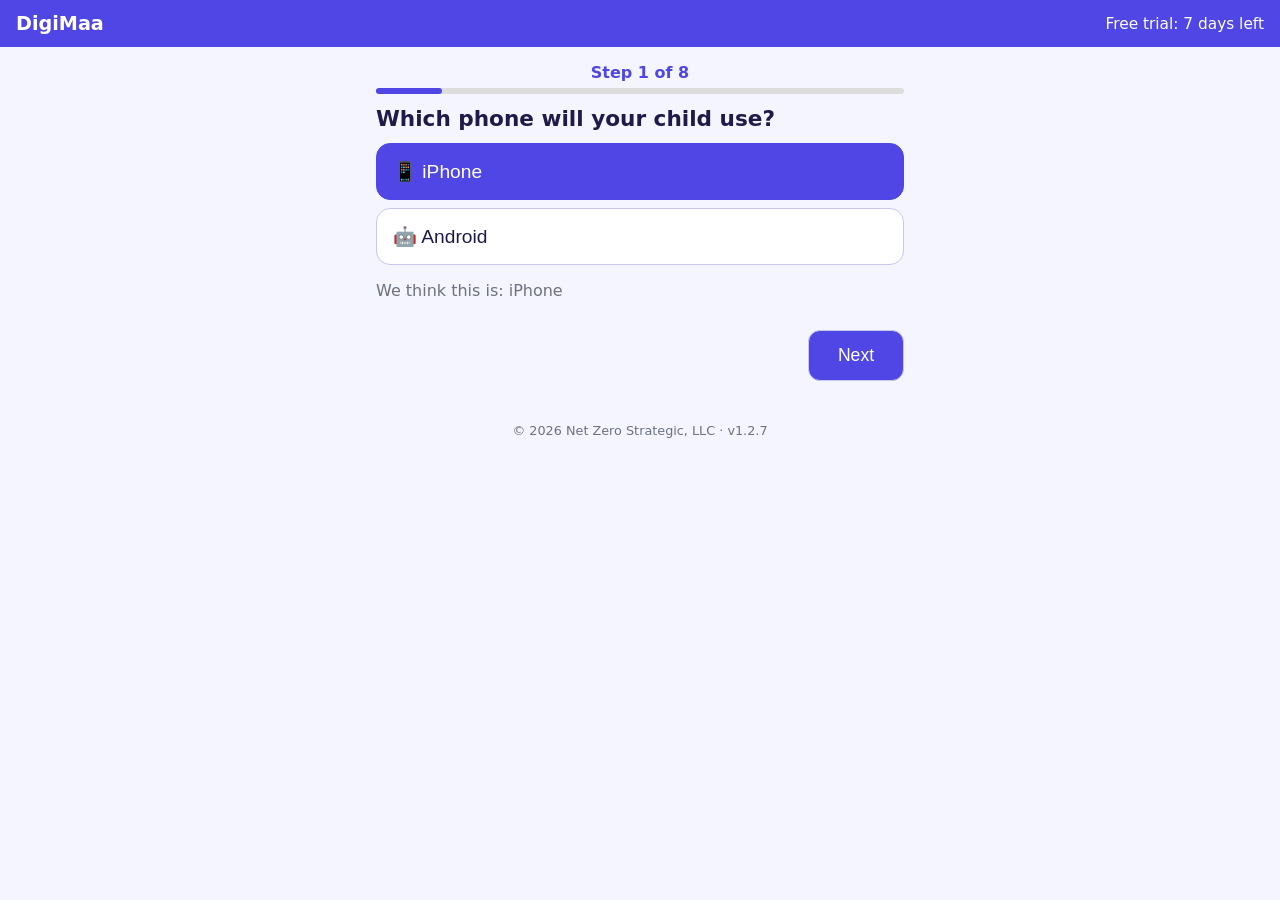
==== index.html @ 5572e7ee "v1.2.7: adaptive reminder timing per child, routine and step adapt.js learns locally from the time b" ====
<!doctype html><html lang="en"><head><meta charset="utf-8">
<meta name="viewport" content="width=device-width,initial-scale=1,viewport-fit=cover">
<title>DigiMaa</title><meta name="author" content="Net Zero Strategic, LLC"><meta name="copyright" content="© 2026 Net Zero Strategic, LLC">
<meta name="description" content="DigiMaa: step-by-step spoken routines with praise after every step. By Net Zero Strategic, LLC.">
<meta name="apple-mobile-web-app-capable" content="yes"><meta name="apple-mobile-web-app-title" content="DigiMaa" id="appTitle"><meta name="apple-mobile-web-app-status-bar-style" content="default">
<meta name="theme-color" content="#4f46e5"><link rel="manifest" href="manifest.webmanifest" id="manifest"><link rel="icon" href="icon.svg"><link rel="apple-touch-icon" href="icon-192.png" id="touchIcon">
<link rel="stylesheet" href="style.css?v=1.2.7"></head><body>
<header><b data-t="title" id="appLogo">DigiMaa</b><span id="trialTag" class="small"></span></header>
<main>
<section id="ob" hidden><div class="prog"><span id="obProg"></span></div><div class="dots" id="obDots"></div><div id="obBody"></div>
 <div class="row nav"><button id="obBack">←</button><button id="obNext" class="primary" data-t="next"></button></div></section>
<section id="home" hidden>
 <div id="subBanner" class="banner" hidden></div><div id="kidBar" class="chips"></div><h2 data-t="myR"></h2><div id="rlist"></div>
 <button id="newR" class="add">＋ <span data-t="newR"></span></button>
 <label><span data-t="lang"></span><select id="lang"></select></label>
 <label><span data-t="mode"></span><select id="mode"><option value="touch" data-t="touch"></option><option value="voice" data-t="voice"></option></select></label>
 <label><span data-t="childQ"></span><input id="kid" autocomplete="off"></label>
 <label><span data-t="tempSet"></span><select id="tempSel"><option value="auto" data-t="tAuto"></option><option value="C">°C</option><option value="F">°F</option></select></label>
 <label><span data-t="praiseSet"></span><select id="praiseSel"><option value="every" data-t="pEvery"></option><option value="some" data-t="pSome"></option><option value="end" data-t="pEnd"></option></select></label>
 <label><span data-t="checkSet"></span><select id="checkSel"><option value="120" data-t="ckYes"></option><option value="0" data-t="ckOff"></option></select></label>
 <label class="row"><input type="checkbox" id="useWeather"> <span data-t="weatherStep"></span></label>
 <div class="subbox"><b data-t="subSec"></b><div id="subLine" class="muted"></div><a id="manageSub" target="_blank" rel="noopener" data-t="manage"></a></div>
 <p class="links"><a href="#" id="toAbout" data-t="about"></a></p>
</section>
<section id="childHome" hidden>
 <div id="childGreet" class="childGreet"></div>
 <div id="childList"></div>
 <p class="links childParent"><a href="#" id="toParent" data-t="parentLink">Parent</a></p>
</section>
<section id="launch" hidden><div id="lIcon" class="bigicon"></div><h2 id="lName"></h2><button id="lStart" class="big" data-t="tapStart"></button><p class="links"><a href="./" data-t="myR"></a></p></section>
<section id="run" hidden>
 <div id="rname" class="muted"></div><div class="barw"><div id="bar"></div></div>
 <div id="step"></div><div id="status" class="muted"></div>
 <button id="doneBtn" class="big" data-t="done"></button>
 <div class="row3"><button data-c="back" data-t="back"></button><button data-c="repeat" data-t="repeat"></button><button data-c="pause" id="pauseBtn" data-t="pause"></button><button data-c="stop" data-t="stop"></button></div>
</section>
<section id="edit" hidden><label for="erName" class="muted small">✏️ Routine name</label><input id="erName" placeholder="Routine name" aria-label="Routine name"><label><span data-t="doneBy"></span><input type="time" id="erDoneBy"></label><div id="erSteps"></div>
 <div class="row"><button id="erSave" class="primary" data-t="save"></button><button id="erHS" data-t="pin"></button><button id="erDel" data-t="del"></button></div>
 <p class="links"><a href="#" class="toHome">←</a></p></section>
<section id="paywall" hidden>
 <h2 data-t="subTitle"></h2><p data-t="subBody"></p>
 <button class="big" id="buyM" data-t="monthly"></button><button class="big" id="buyY" data-t="yearly"></button>
 <button id="trial" data-t="trial"></button><button id="restore" data-t="restore"></button>
 <p class="muted small">Subscriptions renew automatically until cancelled in your App Store / Google Play account settings. Payment is charged to your store account at confirmation. <a href="privacy.html">Privacy</a> · <a href="terms.html">Terms</a></p>
 <p class="links"><a href="#" class="toHome" data-t="later"></a></p>
</section>
<section id="bring" hidden>
 <h2 data-t="bringTitle"></h2><p data-t="bringBody"></p>
 <textarea id="bringIn" rows="5" style="width:100%;font-size:14px" autocomplete="off" autocorrect="off" spellcheck="false"></textarea>
 <button class="big" id="bringGo" data-t="bringGo"></button>
 <p class="muted small" data-t="bringHelp"></p>
</section>
<section id="about" hidden>
 <h2>DigiMaa</h2><p>Version <span id="aboutVer">1.2.7</span></p><p>Published by <b>Net Zero Strategic, LLC</b>.</p>
 <p>© 2026 Net Zero Strategic, LLC. All rights reserved.</p>
 <p><a href="privacy.html" data-t="privacy"></a> · <a href="terms.html" data-t="terms"></a></p>
 <p class="links"><a href="#" class="toHome">←</a></p>
</section>
</main><div id="sheet" class="sheet" hidden><div class="sheetIn" id="sheetIn"></div></div>
<footer>© 2026 Net Zero Strategic, LLC · <span id="appVerLabel">v1.2.7</span></footer>
<script src="i18n.js?v=1.2.7"></script><script src="i18n-ob.js?v=1.2.7"></script><script src="i18n-sub.js?v=1.2.7"></script><script src="i18n-ux.js?v=1.2.7"></script><script src="i18n-ux2.js?v=1.2.7"></script><script src="i18n-hs.js?v=1.2.7"></script><script src="subscription.js?v=1.2.7"></script><script src="speech.js?v=1.2.7"></script><script src="adapt.js?v=1.2.7"></script><script src="app.js?v=1.2.7"></script>
</body></html>
---- style.css ----
*{box-sizing:border-box}body{margin:0;font-family:system-ui,-apple-system,"Noto Sans",sans-serif;background:#f5f5ff;color:#1e1b4b;padding:env(safe-area-inset-top) 0 env(safe-area-inset-bottom)}
header{display:flex;justify-content:space-between;align-items:center;padding:12px 16px;background:#4f46e5;color:#fff;font-size:1.2em}
header select{font-size:1em}main{max-width:560px;margin:auto;padding:16px}
label{display:block;margin:12px 0}label select,label input:not([type=checkbox]){display:block;width:100%;font-size:1.1em;padding:10px;margin-top:4px}
.row{display:flex;gap:8px;align-items:center;flex-wrap:wrap}.row3{display:grid;grid-template-columns:repeat(4,1fr);gap:6px;margin-top:12px}
button{font-size:1em;padding:10px 12px;border-radius:12px;border:1px solid #c7c7f0;background:#fff;color:inherit}
.big{display:block;width:100%;font-size:1.6em;padding:22px;margin:10px 0;background:#4f46e5;color:#fff;border:0;border-radius:20px}
#doneBtn{background:#16a34a;font-size:2.2em;padding:36px}.primary{background:#4f46e5;color:#fff}
.rbtn{display:block;width:100%;font-size:1.4em;padding:20px;margin:8px 0;border-radius:18px;border:0;background:linear-gradient(135deg,#fbbf24,#f97316);color:#fff}
.rbtn.calm{background:linear-gradient(135deg,#1e3a8a,#6d28d9)}
#step{font-size:2em;font-weight:600;min-height:3.5em;margin:20px 0;text-align:center}
.barw{height:12px;background:#ddd;border-radius:6px;overflow:hidden}#bar{height:100%;width:0;background:#16a34a;transition:width .4s}
.muted{color:#6b7280}.small{font-size:.8em}.links{text-align:center;margin-top:20px}
footer{text-align:center;color:#6b7280;font-size:.8em;padding:16px}
#steps li{background:#fff;border-radius:10px;padding:8px;margin:6px 0}#steps input[type=text]{width:100%;font-size:1em;padding:6px}
#steps .opts{display:flex;flex-wrap:wrap;gap:6px;align-items:center;margin-top:6px;font-size:.85em}#steps .opts input[type=number]{width:64px}
#erName{width:100%;font-size:1.2em;padding:8px;margin:8px 0}
.chips{display:flex;flex-wrap:wrap;gap:8px;margin:10px 0}.chip{border-radius:999px;padding:8px 14px;background:#eef;border:1px solid #c7c7f0}.chip.on{background:#4f46e5;color:#fff}
.choice{display:block;width:100%;text-align:start;font-size:1.2em;padding:16px;margin:8px 0;border-radius:14px}.choice.on{background:#4f46e5;color:#fff;border-color:#4f46e5}
.nav{justify-content:space-between;margin-top:20px}.dots{height:6px;background:#ddd;border-radius:3px;margin-bottom:12px}.dots i{display:block;height:100%;background:#4f46e5;border-radius:3px}
.q{font-size:1.35em;font-weight:600;margin:8px 0 12px}.tl{list-style:none;padding:0}.tl li{display:flex;gap:6px;align-items:center;background:#fff;border-radius:10px;padding:8px;margin:6px 0}.tl li span{flex:1}
.emo{font-size:1.6em;padding:6px 10px}.sw{width:40px;height:40px;border-radius:50%;border:3px solid transparent}.sw.on{border-color:#1e1b4b}
.rrow{display:flex;gap:6px;align-items:stretch}.rrow .rbtn{flex:1;margin:6px 0}.rrow button.s{margin:6px 0}.add{width:100%;padding:14px;margin:8px 0}
.bigicon{font-size:5em;text-align:center;border-radius:30px;width:160px;height:160px;line-height:160px;margin:20px auto}#lName{text-align:center}
.inrow{display:flex;gap:6px}.inrow input{flex:1;font-size:1.1em;padding:10px}code{word-break:break-all;background:#fff;padding:6px;display:block;border-radius:8px}
.inrow input{min-width:0}.inrow button{white-space:nowrap}
.banner{background:#fef3c7;border:1px solid #f59e0b;border-radius:12px;padding:12px;margin-bottom:10px;display:flex;gap:8px;align-items:center;flex-wrap:wrap}.banner.bad{background:#fee2e2;border-color:#dc2626}.banner span{flex:1}
.subbox{background:#fff;border-radius:12px;padding:12px;margin:12px 0}.subbox a{display:inline-block;margin-top:6px}
.prog{text-align:center;font-weight:600;color:#4f46e5;margin-bottom:6px}
.cards{display:grid;grid-template-columns:1fr 1fr;gap:12px}.card{font-size:1.15em;padding:22px 8px;border-radius:22px;border:3px solid #e0e0f5;background:#fff;text-align:center;min-height:130px}
.card .e{font-size:2.6em;display:block;margin-bottom:6px}.card:active{transform:scale(.97)}
.quick{display:block;width:100%;font-size:1.2em;padding:18px;border-radius:18px;border:0;background:linear-gradient(135deg,#16a34a,#0891b2);color:#fff;margin:6px 0 16px}
.slist{list-style:none;padding:0;margin:8px 0}.srow{display:flex;align-items:center;gap:6px;background:#fff;border-radius:16px;padding:6px;margin:8px 0;border:3px solid #4f46e5;min-height:64px;touch-action:pan-y}
.srow.off{opacity:.45;border-color:#e0e0f5;border-style:dashed}.srow.drag{box-shadow:0 8px 20px rgba(0,0,0,.25);transform:scale(1.02)}
.srow .h{font-size:1.4em;padding:10px 6px;touch-action:none;cursor:grab;color:#9ca3af}.srow .e{font-size:1.8em}.srow .tx{flex:1;font-size:1.05em;padding:8px 2px;text-align:start;background:none;border:0}
.srow .tag{font-size:.8em;color:#4f46e5}.srow .ck{font-size:1.4em;width:44px;height:44px;border-radius:50%;padding:0}.srow.on .ck{background:#4f46e5;color:#fff}.srow .mv{padding:6px 8px}
.sheet{position:fixed;inset:0;background:rgba(0,0,0,.35);display:flex;align-items:flex-end;z-index:9}.sheet[hidden]{display:none}.sheetIn{background:#fff;width:100%;max-width:560px;margin:auto auto 0;border-radius:24px 24px 0 0;padding:20px 16px calc(20px + env(safe-area-inset-bottom))}
.sheetIn .chip{font-size:1.05em;padding:12px 16px}
#ob .nav{position:sticky;bottom:0;background:#f5f5ff;padding:10px 0 calc(10px + env(safe-area-inset-bottom));z-index:2}#ob .nav button{min-width:96px;font-size:1.1em;padding:14px 18px}

/* Home-screen install guide (web) */
button.ghost{background:transparent;border:0;color:#64748b;padding:12px;font-size:1em;width:100%}
.hsGuide{background:#f8fafc;border-radius:16px;padding:16px;margin:12px 0}
.hsLead{font-weight:600;margin:0 0 12px;text-align:center}
.hsSteps{list-style:none;padding:0;margin:0;display:flex;flex-direction:column;gap:12px}
.hsSteps li{display:flex;gap:12px;align-items:center;background:#fff;border-radius:12px;padding:12px;box-shadow:0 1px 3px rgba(0,0,0,.06)}
.hsIcon{flex:0 0 48px;height:48px;display:flex;align-items:center;justify-content:center;font-size:1.4em;background:#eef2ff;border-radius:12px;color:#4f46e5;font-weight:700}
.hsIcon.share{background:#eef2ff}
.hsArrow{margin-top:16px;text-align:center;color:#4f46e5;font-weight:600}
.hsArrow span{display:block;margin-bottom:8px;font-size:.95em}
.hsShareBtn{display:inline-flex;align-items:center;justify-content:center;width:56px;height:40px;border:2px solid #4f46e5;border-radius:10px;font-size:1.2em;background:#fff;animation:hsBounce 1.6s ease-in-out infinite}
@keyframes hsBounce{0%,100%{transform:translateY(0)}50%{transform:translateY(6px)}}

.shareBox{margin:16px 0;display:flex;flex-direction:column;gap:8px}
.shareBox button{width:100%}
.toast{position:fixed;left:50%;bottom:24px;transform:translateX(-50%) translateY(20px);background:#1e293b;color:#fff;padding:12px 18px;border-radius:12px;opacity:0;pointer-events:none;transition:.25s;z-index:99;max-width:90%;text-align:center}
.toast.on{opacity:1;transform:translateX(-50%) translateY(0)}

/* Child mode home */
.childGreet{font-size:1.8em;font-weight:700;text-align:center;margin:24px 0 16px;color:#1e1b4b}
#childList .childStart{font-size:1.7em;padding:28px;margin:14px 0;border-radius:22px}
.childParent{margin-top:40px;opacity:.45;font-size:.85em}
.childParent a{color:#64748b;text-decoration:none}
#appLogo{user-select:none;-webkit-user-select:none;touch-action:manipulation}
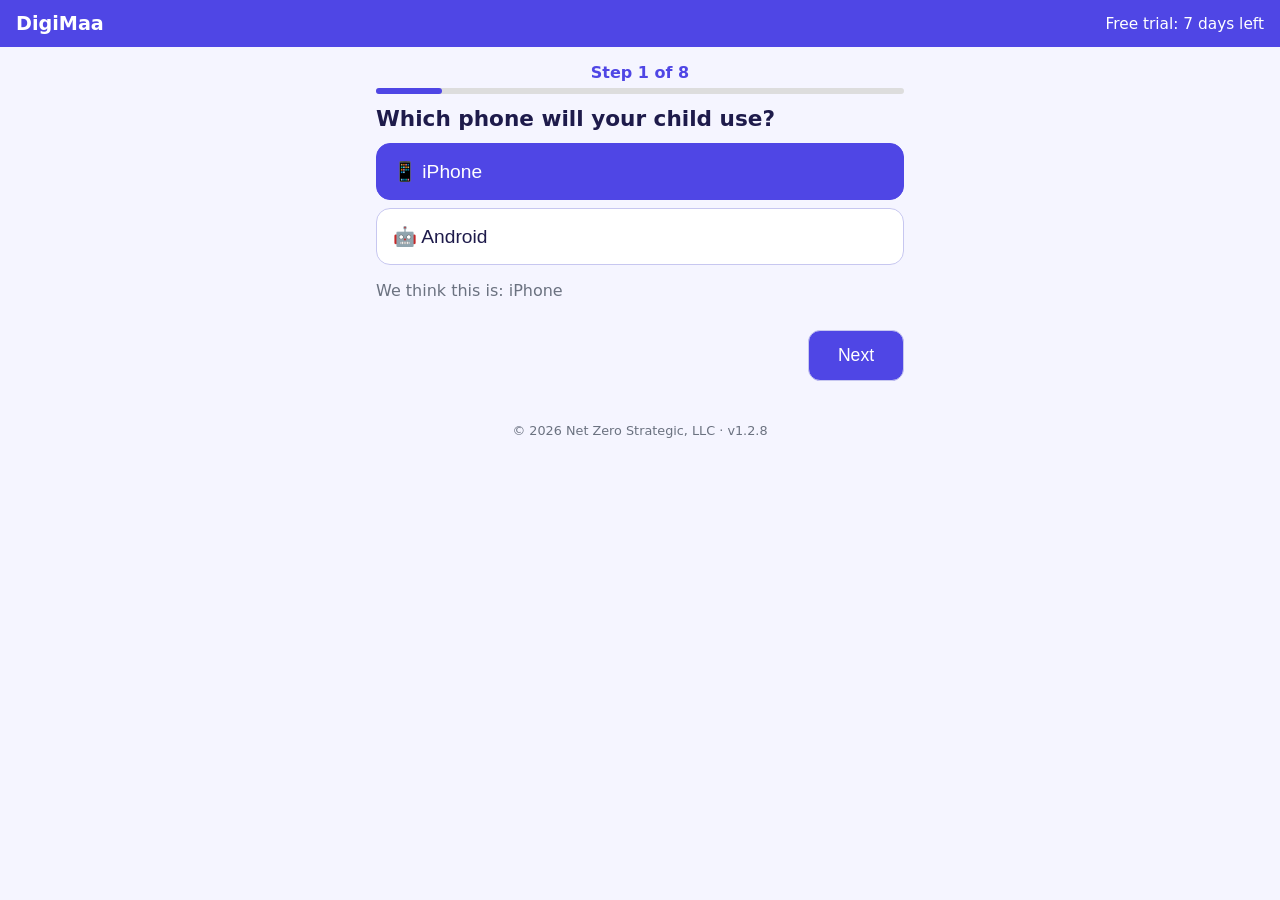
==== commit 0e3822cb: "v1.2.8: shower reminders never turn the microphone back on (keeps speaker volume up)" ====
--- a/index.html
+++ b/index.html
@@ -4,7 +4,7 @@
 <meta name="description" content="DigiMaa: step-by-step spoken routines with praise after every step. By Net Zero Strategic, LLC.">
 <meta name="apple-mobile-web-app-capable" content="yes"><meta name="apple-mobile-web-app-title" content="DigiMaa" id="appTitle"><meta name="apple-mobile-web-app-status-bar-style" content="default">
 <meta name="theme-color" content="#4f46e5"><link rel="manifest" href="manifest.webmanifest" id="manifest"><link rel="icon" href="icon.svg"><link rel="apple-touch-icon" href="icon-192.png" id="touchIcon">
-<link rel="stylesheet" href="style.css?v=1.2.7"></head><body>
+<link rel="stylesheet" href="style.css?v=1.2.8"></head><body>
 <header><b data-t="title" id="appLogo">DigiMaa</b><span id="trialTag" class="small"></span></header>
 <main>
 <section id="ob" hidden><div class="prog"><span id="obProg"></span></div><div class="dots" id="obDots"></div><div id="obBody"></div>
@@ -51,12 +51,12 @@
  <p class="muted small" data-t="bringHelp"></p>
 </section>
 <section id="about" hidden>
- <h2>DigiMaa</h2><p>Version <span id="aboutVer">1.2.7</span></p><p>Published by <b>Net Zero Strategic, LLC</b>.</p>
+ <h2>DigiMaa</h2><p>Version <span id="aboutVer">1.2.8</span></p><p>Published by <b>Net Zero Strategic, LLC</b>.</p>
  <p>© 2026 Net Zero Strategic, LLC. All rights reserved.</p>
  <p><a href="privacy.html" data-t="privacy"></a> · <a href="terms.html" data-t="terms"></a></p>
  <p class="links"><a href="#" class="toHome">←</a></p>
 </section>
 </main><div id="sheet" class="sheet" hidden><div class="sheetIn" id="sheetIn"></div></div>
-<footer>© 2026 Net Zero Strategic, LLC · <span id="appVerLabel">v1.2.7</span></footer>
-<script src="i18n.js?v=1.2.7"></script><script src="i18n-ob.js?v=1.2.7"></script><script src="i18n-sub.js?v=1.2.7"></script><script src="i18n-ux.js?v=1.2.7"></script><script src="i18n-ux2.js?v=1.2.7"></script><script src="i18n-hs.js?v=1.2.7"></script><script src="subscription.js?v=1.2.7"></script><script src="speech.js?v=1.2.7"></script><script src="adapt.js?v=1.2.7"></script><script src="app.js?v=1.2.7"></script>
+<footer>© 2026 Net Zero Strategic, LLC · <span id="appVerLabel">v1.2.8</span></footer>
+<script src="i18n.js?v=1.2.8"></script><script src="i18n-ob.js?v=1.2.8"></script><script src="i18n-sub.js?v=1.2.8"></script><script src="i18n-ux.js?v=1.2.8"></script><script src="i18n-ux2.js?v=1.2.8"></script><script src="i18n-hs.js?v=1.2.8"></script><script src="subscription.js?v=1.2.8"></script><script src="speech.js?v=1.2.8"></script><script src="adapt.js?v=1.2.8"></script><script src="app.js?v=1.2.8"></script>
 </body></html>
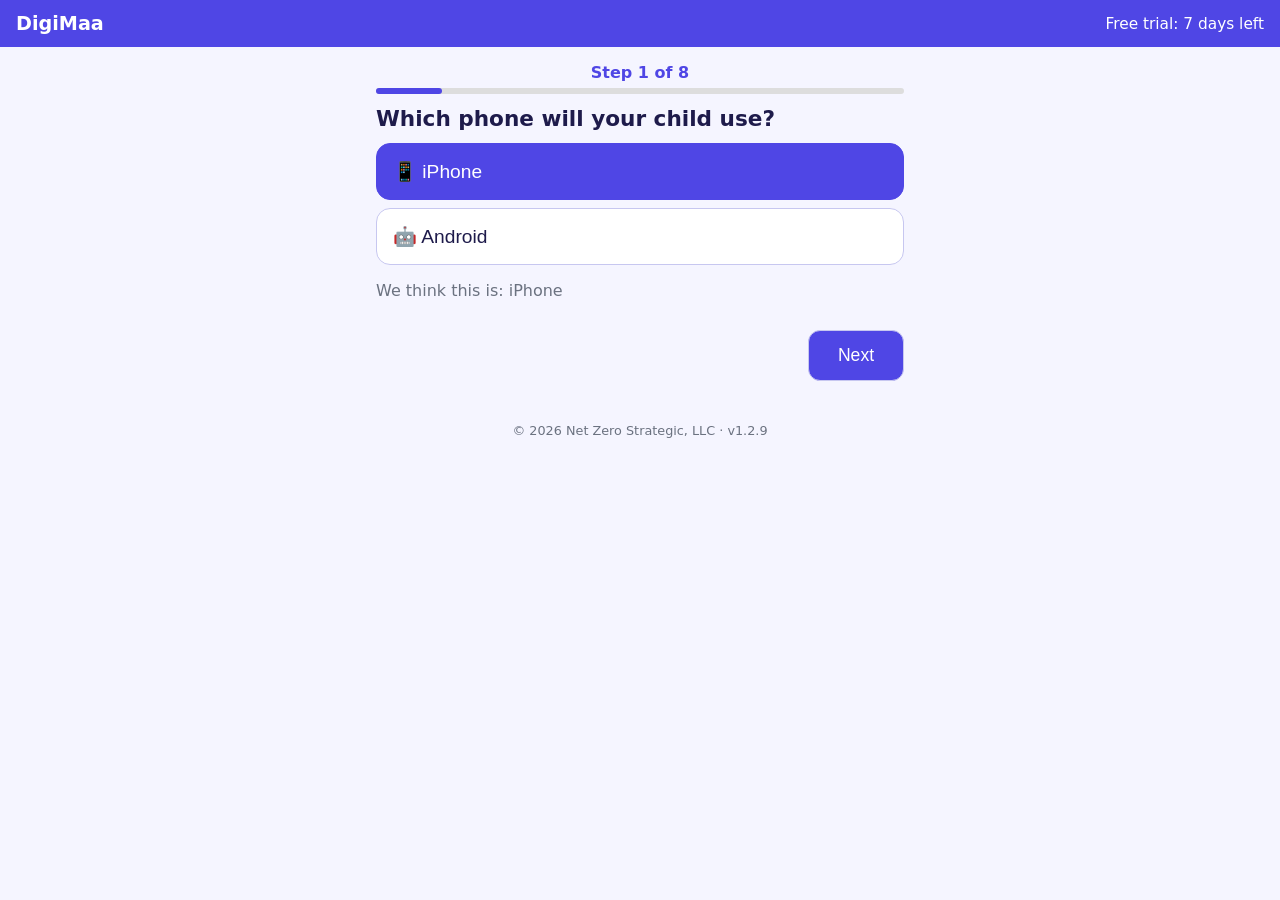
==== commit 873fe5fd: "v1.2.9: lock pricing at $7.99/month and $59.99/year" ====
--- a/index.html
+++ b/index.html
@@ -4,7 +4,7 @@
 <meta name="description" content="DigiMaa: step-by-step spoken routines with praise after every step. By Net Zero Strategic, LLC.">
 <meta name="apple-mobile-web-app-capable" content="yes"><meta name="apple-mobile-web-app-title" content="DigiMaa" id="appTitle"><meta name="apple-mobile-web-app-status-bar-style" content="default">
 <meta name="theme-color" content="#4f46e5"><link rel="manifest" href="manifest.webmanifest" id="manifest"><link rel="icon" href="icon.svg"><link rel="apple-touch-icon" href="icon-192.png" id="touchIcon">
-<link rel="stylesheet" href="style.css?v=1.2.8"></head><body>
+<link rel="stylesheet" href="style.css?v=1.2.9"></head><body>
 <header><b data-t="title" id="appLogo">DigiMaa</b><span id="trialTag" class="small"></span></header>
 <main>
 <section id="ob" hidden><div class="prog"><span id="obProg"></span></div><div class="dots" id="obDots"></div><div id="obBody"></div>
@@ -51,12 +51,12 @@
  <p class="muted small" data-t="bringHelp"></p>
 </section>
 <section id="about" hidden>
- <h2>DigiMaa</h2><p>Version <span id="aboutVer">1.2.8</span></p><p>Published by <b>Net Zero Strategic, LLC</b>.</p>
+ <h2>DigiMaa</h2><p>Version <span id="aboutVer">1.2.9</span></p><p>Published by <b>Net Zero Strategic, LLC</b>.</p>
  <p>© 2026 Net Zero Strategic, LLC. All rights reserved.</p>
  <p><a href="privacy.html" data-t="privacy"></a> · <a href="terms.html" data-t="terms"></a></p>
  <p class="links"><a href="#" class="toHome">←</a></p>
 </section>
 </main><div id="sheet" class="sheet" hidden><div class="sheetIn" id="sheetIn"></div></div>
-<footer>© 2026 Net Zero Strategic, LLC · <span id="appVerLabel">v1.2.8</span></footer>
-<script src="i18n.js?v=1.2.8"></script><script src="i18n-ob.js?v=1.2.8"></script><script src="i18n-sub.js?v=1.2.8"></script><script src="i18n-ux.js?v=1.2.8"></script><script src="i18n-ux2.js?v=1.2.8"></script><script src="i18n-hs.js?v=1.2.8"></script><script src="subscription.js?v=1.2.8"></script><script src="speech.js?v=1.2.8"></script><script src="adapt.js?v=1.2.8"></script><script src="app.js?v=1.2.8"></script>
+<footer>© 2026 Net Zero Strategic, LLC · <span id="appVerLabel">v1.2.9</span></footer>
+<script src="i18n.js?v=1.2.9"></script><script src="i18n-ob.js?v=1.2.9"></script><script src="i18n-sub.js?v=1.2.9"></script><script src="i18n-ux.js?v=1.2.9"></script><script src="i18n-ux2.js?v=1.2.9"></script><script src="i18n-hs.js?v=1.2.9"></script><script src="subscription.js?v=1.2.9"></script><script src="speech.js?v=1.2.9"></script><script src="adapt.js?v=1.2.9"></script><script src="app.js?v=1.2.9"></script>
 </body></html>
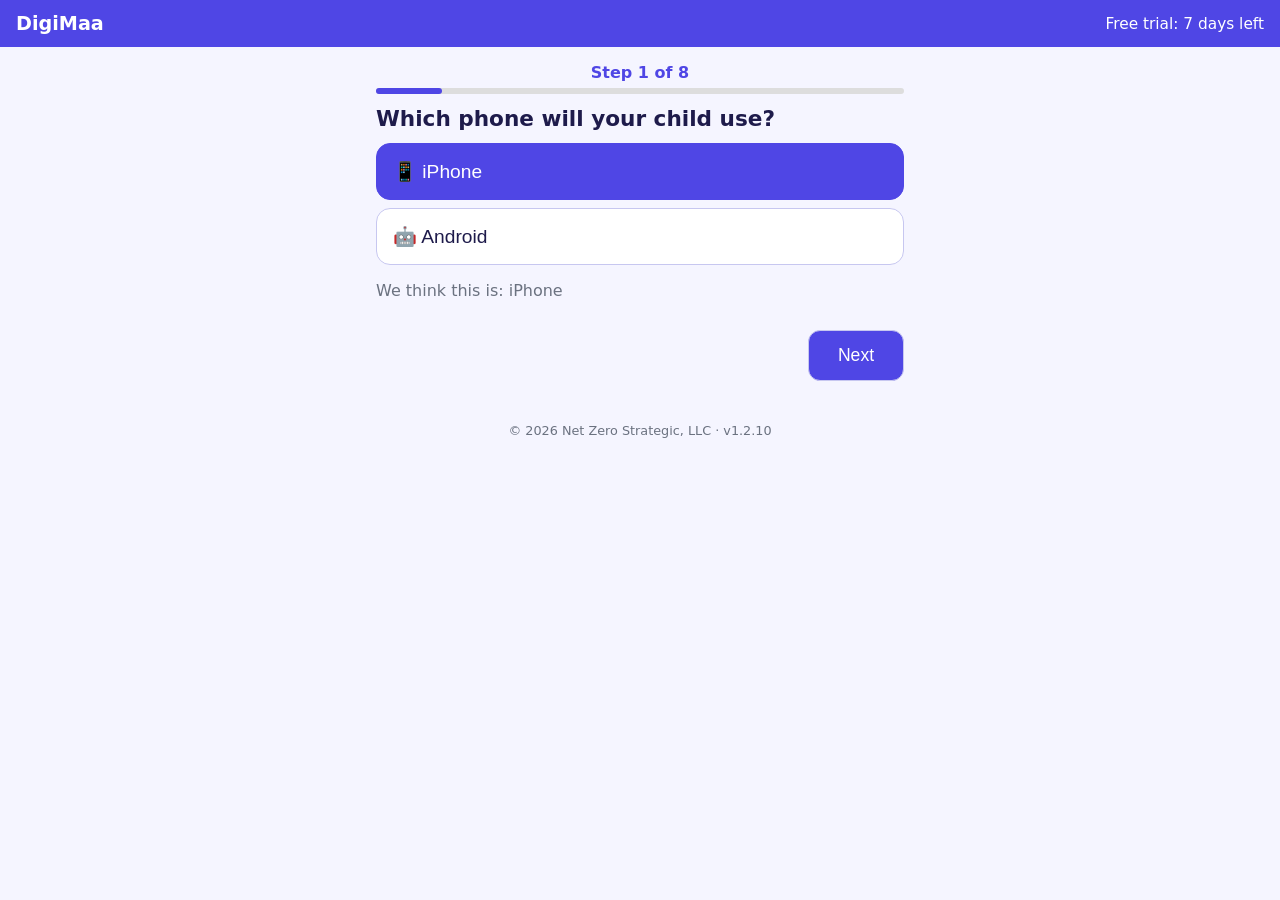
==== commit c6914258: "v1.2.10: keep mic listening (ignored) during shower so iPhone volume stays up" ====
--- a/index.html
+++ b/index.html
@@ -4,7 +4,7 @@
 <meta name="description" content="DigiMaa: step-by-step spoken routines with praise after every step. By Net Zero Strategic, LLC.">
 <meta name="apple-mobile-web-app-capable" content="yes"><meta name="apple-mobile-web-app-title" content="DigiMaa" id="appTitle"><meta name="apple-mobile-web-app-status-bar-style" content="default">
 <meta name="theme-color" content="#4f46e5"><link rel="manifest" href="manifest.webmanifest" id="manifest"><link rel="icon" href="icon.svg"><link rel="apple-touch-icon" href="icon-192.png" id="touchIcon">
-<link rel="stylesheet" href="style.css?v=1.2.9"></head><body>
+<link rel="stylesheet" href="style.css?v=1.2.10"></head><body>
 <header><b data-t="title" id="appLogo">DigiMaa</b><span id="trialTag" class="small"></span></header>
 <main>
 <section id="ob" hidden><div class="prog"><span id="obProg"></span></div><div class="dots" id="obDots"></div><div id="obBody"></div>
@@ -51,12 +51,12 @@
  <p class="muted small" data-t="bringHelp"></p>
 </section>
 <section id="about" hidden>
- <h2>DigiMaa</h2><p>Version <span id="aboutVer">1.2.9</span></p><p>Published by <b>Net Zero Strategic, LLC</b>.</p>
+ <h2>DigiMaa</h2><p>Version <span id="aboutVer">1.2.10</span></p><p>Published by <b>Net Zero Strategic, LLC</b>.</p>
  <p>© 2026 Net Zero Strategic, LLC. All rights reserved.</p>
  <p><a href="privacy.html" data-t="privacy"></a> · <a href="terms.html" data-t="terms"></a></p>
  <p class="links"><a href="#" class="toHome">←</a></p>
 </section>
 </main><div id="sheet" class="sheet" hidden><div class="sheetIn" id="sheetIn"></div></div>
-<footer>© 2026 Net Zero Strategic, LLC · <span id="appVerLabel">v1.2.9</span></footer>
-<script src="i18n.js?v=1.2.9"></script><script src="i18n-ob.js?v=1.2.9"></script><script src="i18n-sub.js?v=1.2.9"></script><script src="i18n-ux.js?v=1.2.9"></script><script src="i18n-ux2.js?v=1.2.9"></script><script src="i18n-hs.js?v=1.2.9"></script><script src="subscription.js?v=1.2.9"></script><script src="speech.js?v=1.2.9"></script><script src="adapt.js?v=1.2.9"></script><script src="app.js?v=1.2.9"></script>
+<footer>© 2026 Net Zero Strategic, LLC · <span id="appVerLabel">v1.2.10</span></footer>
+<script src="i18n.js?v=1.2.10"></script><script src="i18n-ob.js?v=1.2.10"></script><script src="i18n-sub.js?v=1.2.10"></script><script src="i18n-ux.js?v=1.2.10"></script><script src="i18n-ux2.js?v=1.2.10"></script><script src="i18n-hs.js?v=1.2.10"></script><script src="subscription.js?v=1.2.10"></script><script src="speech.js?v=1.2.10"></script><script src="adapt.js?v=1.2.10"></script><script src="app.js?v=1.2.10"></script>
 </body></html>
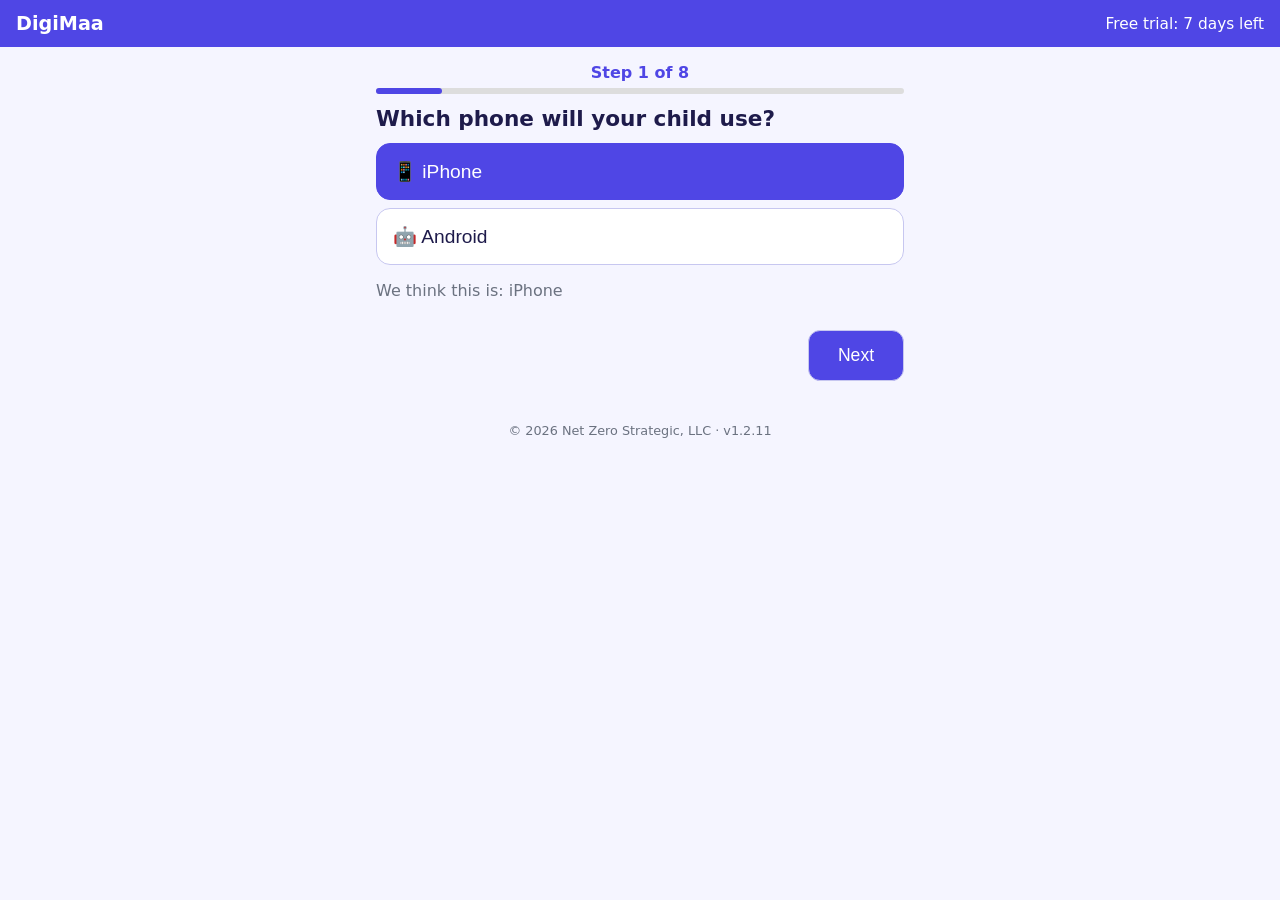
==== commit 26b19ed8: "v1.2.11: time-up reminders - chime + name before reminders, optional 'Remind until Done' per timed s" ====
--- a/index.html
+++ b/index.html
@@ -4,7 +4,7 @@
 <meta name="description" content="DigiMaa: step-by-step spoken routines with praise after every step. By Net Zero Strategic, LLC.">
 <meta name="apple-mobile-web-app-capable" content="yes"><meta name="apple-mobile-web-app-title" content="DigiMaa" id="appTitle"><meta name="apple-mobile-web-app-status-bar-style" content="default">
 <meta name="theme-color" content="#4f46e5"><link rel="manifest" href="manifest.webmanifest" id="manifest"><link rel="icon" href="icon.svg"><link rel="apple-touch-icon" href="icon-192.png" id="touchIcon">
-<link rel="stylesheet" href="style.css?v=1.2.10"></head><body>
+<link rel="stylesheet" href="style.css?v=1.2.11"></head><body>
 <header><b data-t="title" id="appLogo">DigiMaa</b><span id="trialTag" class="small"></span></header>
 <main>
 <section id="ob" hidden><div class="prog"><span id="obProg"></span></div><div class="dots" id="obDots"></div><div id="obBody"></div>
@@ -18,6 +18,7 @@
  <label><span data-t="tempSet"></span><select id="tempSel"><option value="auto" data-t="tAuto"></option><option value="C">°C</option><option value="F">°F</option></select></label>
  <label><span data-t="praiseSet"></span><select id="praiseSel"><option value="every" data-t="pEvery"></option><option value="some" data-t="pSome"></option><option value="end" data-t="pEnd"></option></select></label>
  <label><span data-t="checkSet"></span><select id="checkSel"><option value="120" data-t="ckYes"></option><option value="0" data-t="ckOff"></option></select></label>
+ <label><span data-t="nagSet"></span><select id="nagSel"><option value="escalate" data-t="nagEsc"></option><option value="calm" data-t="nagCalm"></option></select></label>
  <label class="row"><input type="checkbox" id="useWeather"> <span data-t="weatherStep"></span></label>
  <div class="subbox"><b data-t="subSec"></b><div id="subLine" class="muted"></div><a id="manageSub" target="_blank" rel="noopener" data-t="manage"></a></div>
  <p class="links"><a href="#" id="toAbout" data-t="about"></a></p>
@@ -51,12 +52,12 @@
  <p class="muted small" data-t="bringHelp"></p>
 </section>
 <section id="about" hidden>
- <h2>DigiMaa</h2><p>Version <span id="aboutVer">1.2.10</span></p><p>Published by <b>Net Zero Strategic, LLC</b>.</p>
+ <h2>DigiMaa</h2><p>Version <span id="aboutVer">1.2.11</span></p><p>Published by <b>Net Zero Strategic, LLC</b>.</p>
  <p>© 2026 Net Zero Strategic, LLC. All rights reserved.</p>
  <p><a href="privacy.html" data-t="privacy"></a> · <a href="terms.html" data-t="terms"></a></p>
  <p class="links"><a href="#" class="toHome">←</a></p>
 </section>
 </main><div id="sheet" class="sheet" hidden><div class="sheetIn" id="sheetIn"></div></div>
-<footer>© 2026 Net Zero Strategic, LLC · <span id="appVerLabel">v1.2.10</span></footer>
-<script src="i18n.js?v=1.2.10"></script><script src="i18n-ob.js?v=1.2.10"></script><script src="i18n-sub.js?v=1.2.10"></script><script src="i18n-ux.js?v=1.2.10"></script><script src="i18n-ux2.js?v=1.2.10"></script><script src="i18n-hs.js?v=1.2.10"></script><script src="subscription.js?v=1.2.10"></script><script src="speech.js?v=1.2.10"></script><script src="adapt.js?v=1.2.10"></script><script src="app.js?v=1.2.10"></script>
+<footer>© 2026 Net Zero Strategic, LLC · <span id="appVerLabel">v1.2.11</span></footer>
+<script src="i18n.js?v=1.2.11"></script><script src="i18n-ob.js?v=1.2.11"></script><script src="i18n-sub.js?v=1.2.11"></script><script src="i18n-ux.js?v=1.2.11"></script><script src="i18n-ux2.js?v=1.2.11"></script><script src="i18n-hs.js?v=1.2.11"></script><script src="i18n-nag.js?v=1.2.11"></script><script src="subscription.js?v=1.2.11"></script><script src="speech.js?v=1.2.11"></script><script src="adapt.js?v=1.2.11"></script><script src="app.js?v=1.2.11"></script>
 </body></html>
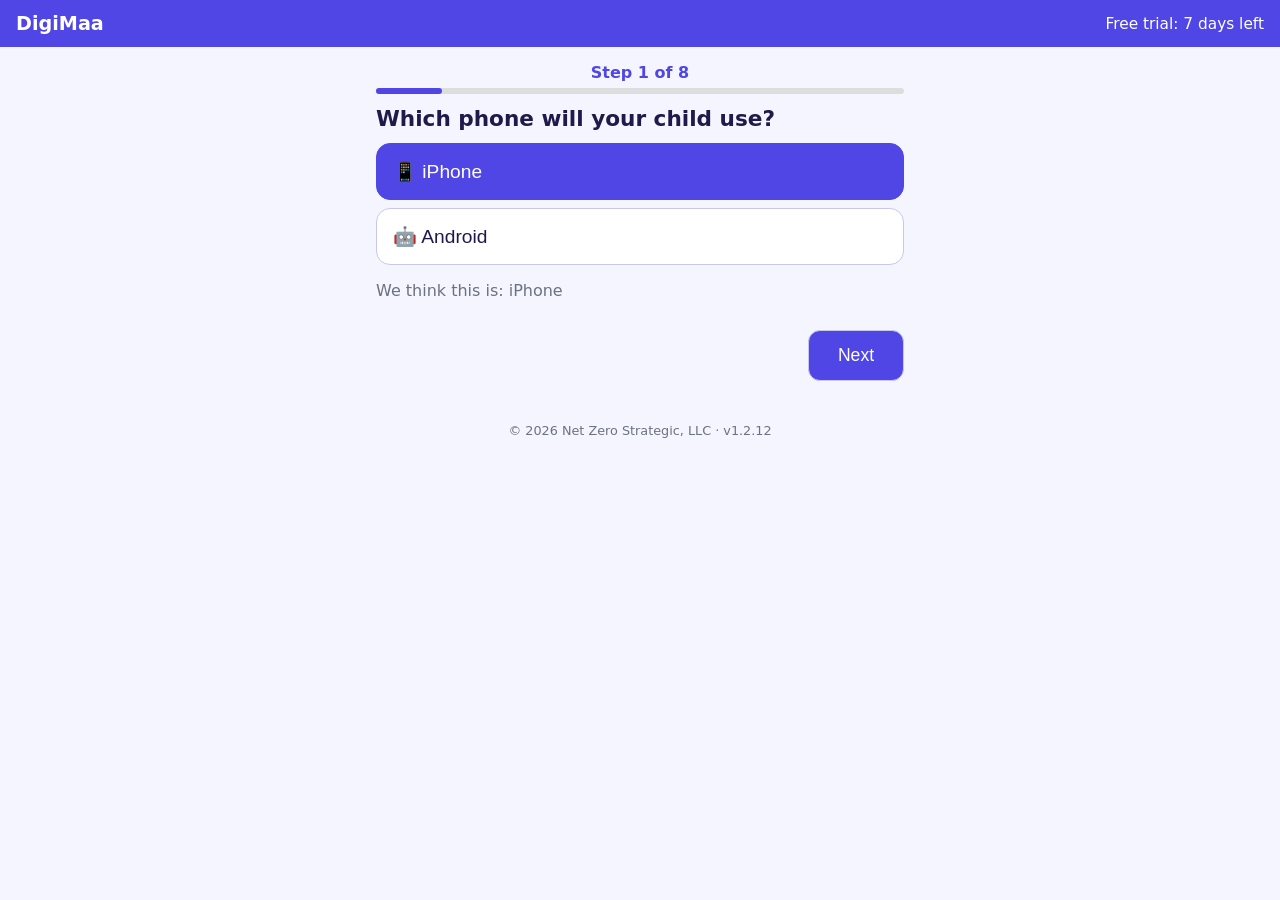
==== commit 69f1c929: "v1.2.12: time-up reminders keep chime + name and Remind until Done, drop Mom-then-Dad escalation; on" ====
--- a/index.html
+++ b/index.html
@@ -4,7 +4,7 @@
 <meta name="description" content="DigiMaa: step-by-step spoken routines with praise after every step. By Net Zero Strategic, LLC.">
 <meta name="apple-mobile-web-app-capable" content="yes"><meta name="apple-mobile-web-app-title" content="DigiMaa" id="appTitle"><meta name="apple-mobile-web-app-status-bar-style" content="default">
 <meta name="theme-color" content="#4f46e5"><link rel="manifest" href="manifest.webmanifest" id="manifest"><link rel="icon" href="icon.svg"><link rel="apple-touch-icon" href="icon-192.png" id="touchIcon">
-<link rel="stylesheet" href="style.css?v=1.2.11"></head><body>
+<link rel="stylesheet" href="style.css?v=1.2.12"></head><body>
 <header><b data-t="title" id="appLogo">DigiMaa</b><span id="trialTag" class="small"></span></header>
 <main>
 <section id="ob" hidden><div class="prog"><span id="obProg"></span></div><div class="dots" id="obDots"></div><div id="obBody"></div>
@@ -18,7 +18,6 @@
  <label><span data-t="tempSet"></span><select id="tempSel"><option value="auto" data-t="tAuto"></option><option value="C">°C</option><option value="F">°F</option></select></label>
  <label><span data-t="praiseSet"></span><select id="praiseSel"><option value="every" data-t="pEvery"></option><option value="some" data-t="pSome"></option><option value="end" data-t="pEnd"></option></select></label>
  <label><span data-t="checkSet"></span><select id="checkSel"><option value="120" data-t="ckYes"></option><option value="0" data-t="ckOff"></option></select></label>
- <label><span data-t="nagSet"></span><select id="nagSel"><option value="escalate" data-t="nagEsc"></option><option value="calm" data-t="nagCalm"></option></select></label>
  <label class="row"><input type="checkbox" id="useWeather"> <span data-t="weatherStep"></span></label>
  <div class="subbox"><b data-t="subSec"></b><div id="subLine" class="muted"></div><a id="manageSub" target="_blank" rel="noopener" data-t="manage"></a></div>
  <p class="links"><a href="#" id="toAbout" data-t="about"></a></p>
@@ -52,12 +51,12 @@
  <p class="muted small" data-t="bringHelp"></p>
 </section>
 <section id="about" hidden>
- <h2>DigiMaa</h2><p>Version <span id="aboutVer">1.2.11</span></p><p>Published by <b>Net Zero Strategic, LLC</b>.</p>
+ <h2>DigiMaa</h2><p>Version <span id="aboutVer">1.2.12</span></p><p>Published by <b>Net Zero Strategic, LLC</b>.</p>
  <p>© 2026 Net Zero Strategic, LLC. All rights reserved.</p>
  <p><a href="privacy.html" data-t="privacy"></a> · <a href="terms.html" data-t="terms"></a></p>
  <p class="links"><a href="#" class="toHome">←</a></p>
 </section>
 </main><div id="sheet" class="sheet" hidden><div class="sheetIn" id="sheetIn"></div></div>
-<footer>© 2026 Net Zero Strategic, LLC · <span id="appVerLabel">v1.2.11</span></footer>
-<script src="i18n.js?v=1.2.11"></script><script src="i18n-ob.js?v=1.2.11"></script><script src="i18n-sub.js?v=1.2.11"></script><script src="i18n-ux.js?v=1.2.11"></script><script src="i18n-ux2.js?v=1.2.11"></script><script src="i18n-hs.js?v=1.2.11"></script><script src="i18n-nag.js?v=1.2.11"></script><script src="subscription.js?v=1.2.11"></script><script src="speech.js?v=1.2.11"></script><script src="adapt.js?v=1.2.11"></script><script src="app.js?v=1.2.11"></script>
+<footer>© 2026 Net Zero Strategic, LLC · <span id="appVerLabel">v1.2.12</span></footer>
+<script src="i18n.js?v=1.2.12"></script><script src="i18n-ob.js?v=1.2.12"></script><script src="i18n-sub.js?v=1.2.12"></script><script src="i18n-ux.js?v=1.2.12"></script><script src="i18n-ux2.js?v=1.2.12"></script><script src="i18n-hs.js?v=1.2.12"></script><script src="i18n-nag.js?v=1.2.12"></script><script src="subscription.js?v=1.2.12"></script><script src="speech.js?v=1.2.12"></script><script src="adapt.js?v=1.2.12"></script><script src="app.js?v=1.2.12"></script>
 </body></html>
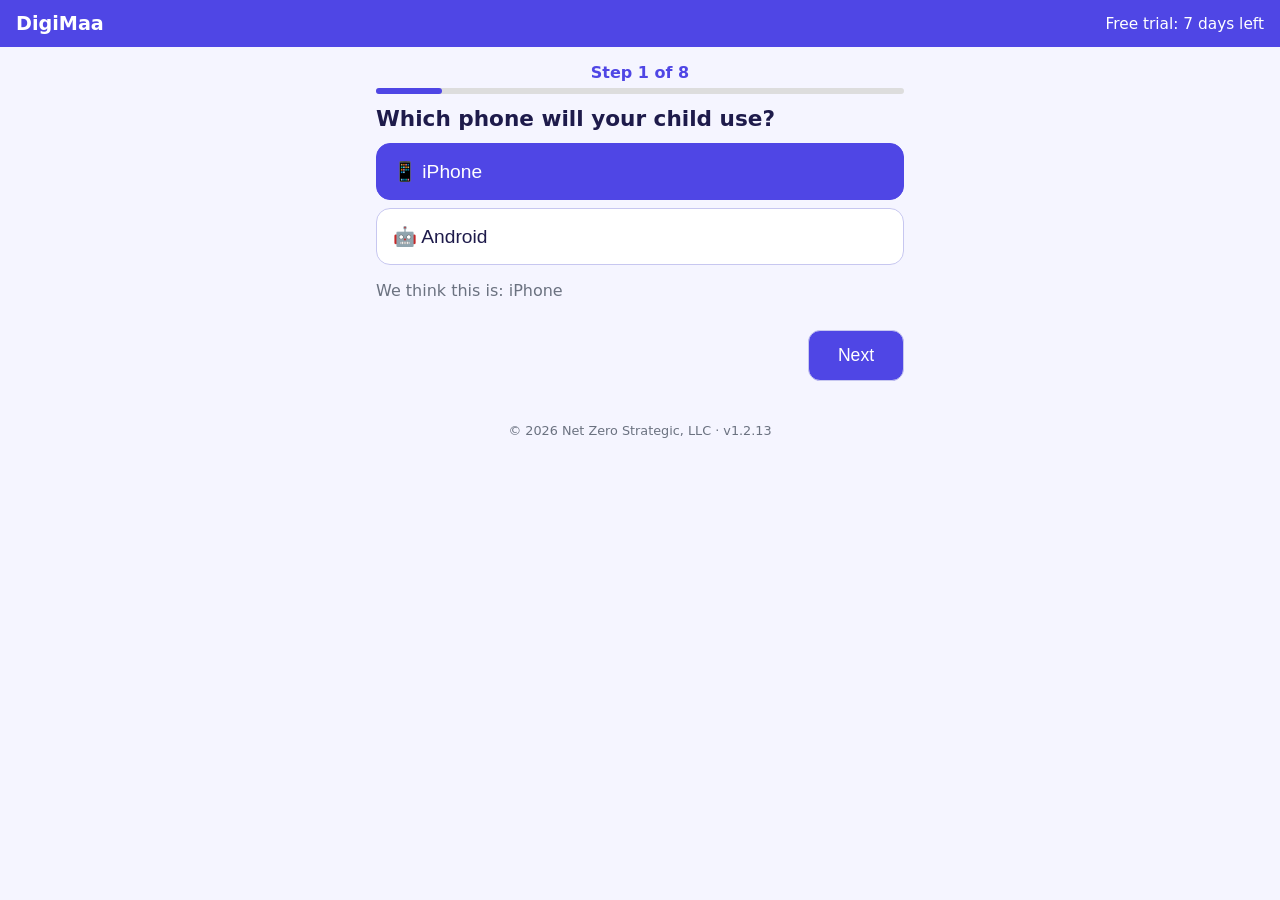
==== commit 4bb3b1cf: "v1.2.13: optional anonymous crash reports (parent opt-in, off by default, no SDK/IDs/cookies, scrubb" ====
--- a/index.html
+++ b/index.html
@@ -4,7 +4,7 @@
 <meta name="description" content="DigiMaa: step-by-step spoken routines with praise after every step. By Net Zero Strategic, LLC.">
 <meta name="apple-mobile-web-app-capable" content="yes"><meta name="apple-mobile-web-app-title" content="DigiMaa" id="appTitle"><meta name="apple-mobile-web-app-status-bar-style" content="default">
 <meta name="theme-color" content="#4f46e5"><link rel="manifest" href="manifest.webmanifest" id="manifest"><link rel="icon" href="icon.svg"><link rel="apple-touch-icon" href="icon-192.png" id="touchIcon">
-<link rel="stylesheet" href="style.css?v=1.2.12"></head><body>
+<link rel="stylesheet" href="style.css?v=1.2.13"></head><body>
 <header><b data-t="title" id="appLogo">DigiMaa</b><span id="trialTag" class="small"></span></header>
 <main>
 <section id="ob" hidden><div class="prog"><span id="obProg"></span></div><div class="dots" id="obDots"></div><div id="obBody"></div>
@@ -51,12 +51,12 @@
  <p class="muted small" data-t="bringHelp"></p>
 </section>
 <section id="about" hidden>
- <h2>DigiMaa</h2><p>Version <span id="aboutVer">1.2.12</span></p><p>Published by <b>Net Zero Strategic, LLC</b>.</p>
+ <h2>DigiMaa</h2><p>Version <span id="aboutVer">1.2.13</span></p><p>Published by <b>Net Zero Strategic, LLC</b>.</p>
  <p>© 2026 Net Zero Strategic, LLC. All rights reserved.</p>
  <p><a href="privacy.html" data-t="privacy"></a> · <a href="terms.html" data-t="terms"></a></p>
  <p class="links"><a href="#" class="toHome">←</a></p>
 </section>
 </main><div id="sheet" class="sheet" hidden><div class="sheetIn" id="sheetIn"></div></div>
-<footer>© 2026 Net Zero Strategic, LLC · <span id="appVerLabel">v1.2.12</span></footer>
-<script src="i18n.js?v=1.2.12"></script><script src="i18n-ob.js?v=1.2.12"></script><script src="i18n-sub.js?v=1.2.12"></script><script src="i18n-ux.js?v=1.2.12"></script><script src="i18n-ux2.js?v=1.2.12"></script><script src="i18n-hs.js?v=1.2.12"></script><script src="i18n-nag.js?v=1.2.12"></script><script src="subscription.js?v=1.2.12"></script><script src="speech.js?v=1.2.12"></script><script src="adapt.js?v=1.2.12"></script><script src="app.js?v=1.2.12"></script>
+<footer>© 2026 Net Zero Strategic, LLC · <span id="appVerLabel">v1.2.13</span></footer>
+<script src="monitor.js?v=1.2.13"></script><script src="i18n.js?v=1.2.13"></script><script src="i18n-ob.js?v=1.2.13"></script><script src="i18n-sub.js?v=1.2.13"></script><script src="i18n-ux.js?v=1.2.13"></script><script src="i18n-ux2.js?v=1.2.13"></script><script src="i18n-hs.js?v=1.2.13"></script><script src="i18n-nag.js?v=1.2.13"></script><script src="i18n-mon.js?v=1.2.13"></script><script src="subscription.js?v=1.2.13"></script><script src="speech.js?v=1.2.13"></script><script src="adapt.js?v=1.2.13"></script><script src="app.js?v=1.2.13"></script>
 </body></html>
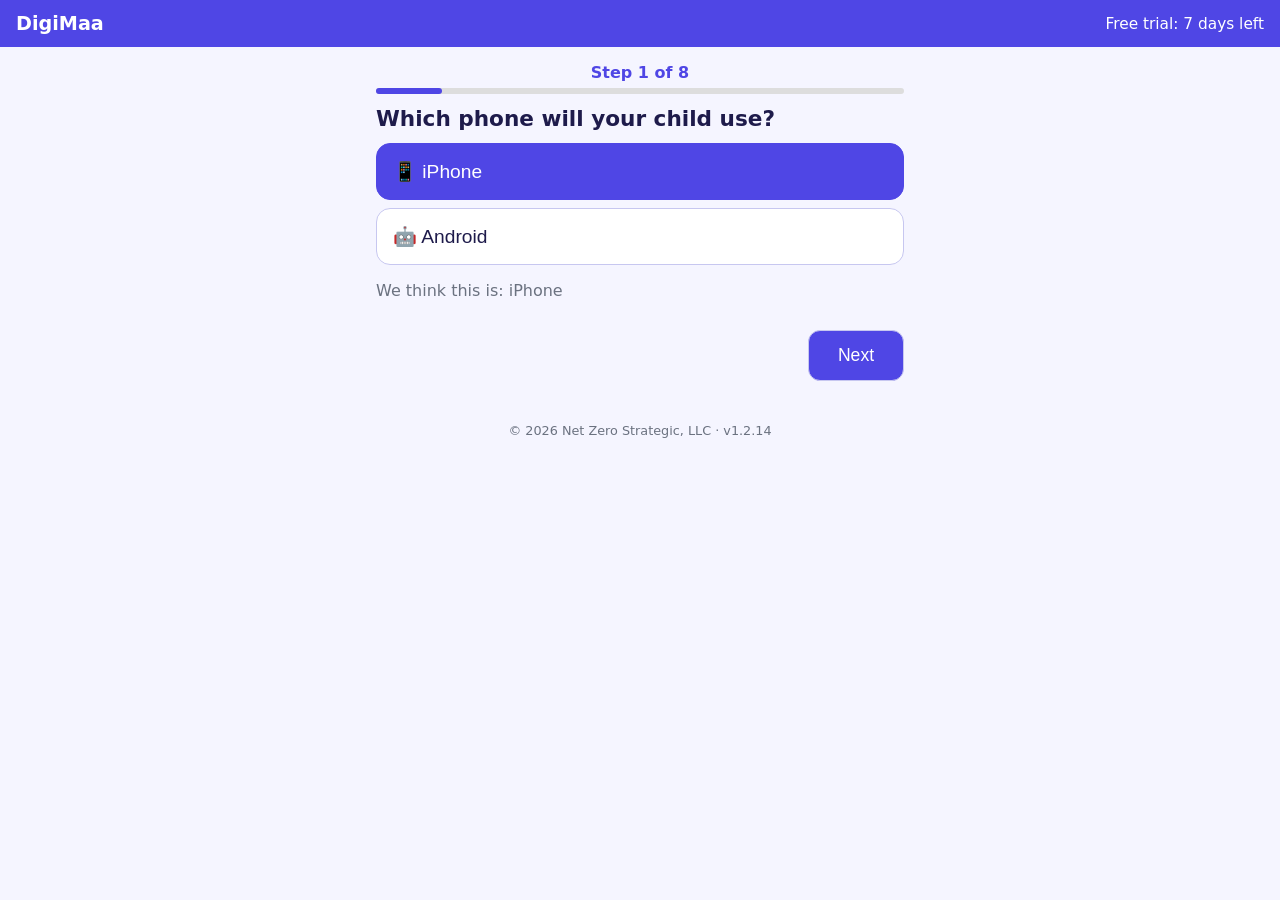
==== commit 26f13691: "v1.2.14: remove web crash reporter; weather by parent-typed city (Open-Meteo), no GPS/location permi" ====
--- a/index.html
+++ b/index.html
@@ -4,7 +4,7 @@
 <meta name="description" content="DigiMaa: step-by-step spoken routines with praise after every step. By Net Zero Strategic, LLC.">
 <meta name="apple-mobile-web-app-capable" content="yes"><meta name="apple-mobile-web-app-title" content="DigiMaa" id="appTitle"><meta name="apple-mobile-web-app-status-bar-style" content="default">
 <meta name="theme-color" content="#4f46e5"><link rel="manifest" href="manifest.webmanifest" id="manifest"><link rel="icon" href="icon.svg"><link rel="apple-touch-icon" href="icon-192.png" id="touchIcon">
-<link rel="stylesheet" href="style.css?v=1.2.13"></head><body>
+<link rel="stylesheet" href="style.css?v=1.2.14"></head><body>
 <header><b data-t="title" id="appLogo">DigiMaa</b><span id="trialTag" class="small"></span></header>
 <main>
 <section id="ob" hidden><div class="prog"><span id="obProg"></span></div><div class="dots" id="obDots"></div><div id="obBody"></div>
@@ -19,6 +19,7 @@
  <label><span data-t="praiseSet"></span><select id="praiseSel"><option value="every" data-t="pEvery"></option><option value="some" data-t="pSome"></option><option value="end" data-t="pEnd"></option></select></label>
  <label><span data-t="checkSet"></span><select id="checkSel"><option value="120" data-t="ckYes"></option><option value="0" data-t="ckOff"></option></select></label>
  <label class="row"><input type="checkbox" id="useWeather"> <span data-t="weatherStep"></span></label>
+ <label><span data-t="cityQ"></span><input id="city" autocomplete="off" autocapitalize="words" spellcheck="false" enterkeyhint="done"></label><p class="muted small" id="cityInfo"></p>
  <div class="subbox"><b data-t="subSec"></b><div id="subLine" class="muted"></div><a id="manageSub" target="_blank" rel="noopener" data-t="manage"></a></div>
  <p class="links"><a href="#" id="toAbout" data-t="about"></a></p>
 </section>
@@ -51,12 +52,12 @@
  <p class="muted small" data-t="bringHelp"></p>
 </section>
 <section id="about" hidden>
- <h2>DigiMaa</h2><p>Version <span id="aboutVer">1.2.13</span></p><p>Published by <b>Net Zero Strategic, LLC</b>.</p>
+ <h2>DigiMaa</h2><p>Version <span id="aboutVer">1.2.14</span></p><p>Published by <b>Net Zero Strategic, LLC</b>.</p>
  <p>© 2026 Net Zero Strategic, LLC. All rights reserved.</p>
  <p><a href="privacy.html" data-t="privacy"></a> · <a href="terms.html" data-t="terms"></a></p>
  <p class="links"><a href="#" class="toHome">←</a></p>
 </section>
 </main><div id="sheet" class="sheet" hidden><div class="sheetIn" id="sheetIn"></div></div>
-<footer>© 2026 Net Zero Strategic, LLC · <span id="appVerLabel">v1.2.13</span></footer>
-<script src="monitor.js?v=1.2.13"></script><script src="i18n.js?v=1.2.13"></script><script src="i18n-ob.js?v=1.2.13"></script><script src="i18n-sub.js?v=1.2.13"></script><script src="i18n-ux.js?v=1.2.13"></script><script src="i18n-ux2.js?v=1.2.13"></script><script src="i18n-hs.js?v=1.2.13"></script><script src="i18n-nag.js?v=1.2.13"></script><script src="i18n-mon.js?v=1.2.13"></script><script src="subscription.js?v=1.2.13"></script><script src="speech.js?v=1.2.13"></script><script src="adapt.js?v=1.2.13"></script><script src="app.js?v=1.2.13"></script>
+<footer>© 2026 Net Zero Strategic, LLC · <span id="appVerLabel">v1.2.14</span></footer>
+<script src="i18n.js?v=1.2.14"></script><script src="i18n-ob.js?v=1.2.14"></script><script src="i18n-sub.js?v=1.2.14"></script><script src="i18n-ux.js?v=1.2.14"></script><script src="i18n-ux2.js?v=1.2.14"></script><script src="i18n-hs.js?v=1.2.14"></script><script src="i18n-nag.js?v=1.2.14"></script><script src="i18n-wx.js?v=1.2.14"></script><script src="subscription.js?v=1.2.14"></script><script src="speech.js?v=1.2.14"></script><script src="adapt.js?v=1.2.14"></script><script src="app.js?v=1.2.14"></script>
 </body></html>
